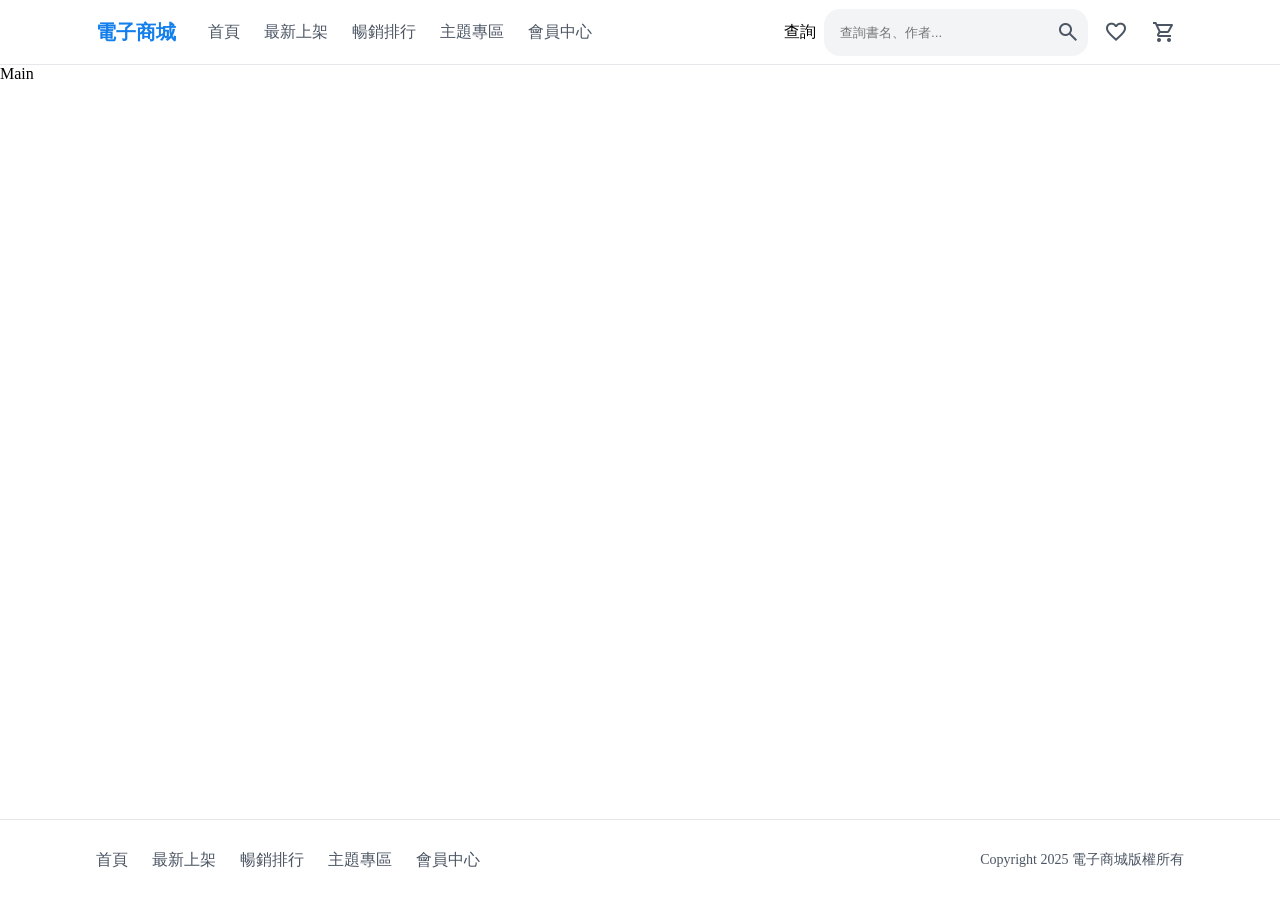
==== src/index.html @ 3d4ec075 "fix(header): 調整查詢列樣式錯誤" ====
<!doctype html>
<html lang="zh-Hant">
  <head>
    <meta charset="UTF-8" />
    <meta name="viewport" content="width=device-width, initial-scale=1.0" />
    <title>電子商城</title>
    <link href="https://fonts.googleapis.com/css2?family=Material+Symbols+Outlined" rel="stylesheet" />
    <link rel="stylesheet" href="style.min.css" />
  </head>
  <body>
    <section>
      <header>
        <div class="container">
          <div class="header-inner">
            <div class="header-brand">
              <h3 class="site-title">電子商城</h3>
              <nav>
                <a href="#">首頁</a>
                <a href="#">最新上架</a>
                <a href="#">暢銷排行</a>
                <a href="#">主題專區</a>
                <a href="#">會員中心</a>
              </nav>
            </div>
            <div class="header-actions">
              <label for="book-search">查詢</label>
              <div class="search">
                <input id="book-search" placeholder="查詢書名、作者..." />
                <button type="button" aria-label="搜尋">
                  <span class="material-symbols-outlined" aria-hidden="true">search</span>
                </button>
              </div>
              <button type="button" aria-label="我的最愛">
                <span class="material-symbols-outlined" aria-hidden="true">favorite</span>
              </button>
              <button type="button" aria-label="購物車">
                <span class="material-symbols-outlined" aria-hidden="true">shopping_cart</span>
              </button>
            </div>
          </div>
        </div>
      </header>
      <div class="main">Main</div>
      <footer>
        <div class="container">
          <div class="footer-inner">
            <nav class="footer-nav" aria-label="頁尾導覽">
              <a href="#">首頁</a>
              <a href="#">最新上架</a>
              <a href="#">暢銷排行</a>
              <a href="#">主題專區</a>
              <a href="#">會員中心</a>
            </nav>
            <p>Copyright 2025 電子商城版權所有</p>
          </div>
        </div>
      </footer>
    </section>
  </body>
</html>
---- src/style.min.css ----
section{display:flex;flex-direction:column;min-height:100vh}section .main{flex-grow:1}.container{width:100%;max-width:90vw;box-sizing:border-box;margin:0px auto;padding-left:2rem;padding-right:2rem}a{color:var(--text-color);text-decoration:none}a:hover{color:var(--primary-color)}a:focus-visible{outline:2px solid var(--primary-color);outline-offset:3px}header{border-bottom:solid 1px var(--border-color)}header .header-inner{height:4rem;display:flex;justify-content:space-between;align-items:center}header .header-inner .site-title{margin:0px;font-size:1.25rem;font-weight:700;line-height:1.75rem;color:#137fec}header .header-inner .header-brand,header .header-inner .header-actions{display:flex;align-items:center}header .header-inner .header-brand.header-brand,header .header-inner .header-actions.header-brand{gap:2rem}header .header-inner .header-brand.header-actions,header .header-inner .header-actions.header-actions{gap:.5rem}header .header-inner nav{display:flex;gap:1.5rem}header .header-inner div.search{display:flex;align-items:stretch;gap:0}header .header-inner div.search input{border-top-left-radius:1rem;border-bottom-left-radius:1rem;width:200px;padding:1rem .5rem 1rem 1rem;border:none;background-color:var(--gray-color-100)}header .header-inner div.search button{border-top-right-radius:1rem;border-bottom-right-radius:1rem;padding:.5rem;border:none;background-color:var(--gray-color-100);cursor:pointer}header .header-inner .search input:focus-visible,header .header-inner button:focus-visible{outline:2px solid var(--primary-color);outline-offset:3px}header .header-inner button{background-color:rgba(0,0,0,0);padding:.5rem;border:none;cursor:pointer;color:var(--text-color);display:inline-flex;align-items:center;justify-content:center}header .material-symbols-outlined{font-size:1.5rem;line-height:1}footer{border-top:1px solid var(--border-color)}footer .footer-inner{display:flex;flex-wrap:wrap;justify-content:space-between;align-items:center;gap:1rem 1.5rem;padding-block:1rem}footer .footer-nav{display:flex;flex-wrap:wrap;gap:.75rem 1.5rem}footer p{color:var(--text-color);font-size:.875rem;line-height:1.25rem}:root{--primary-color: #137fec;--text-color: #4b5563;--border-color: #e5e7eb;--gray-color-100: #f3f4f6}html,body{margin:0;padding:0}/*# sourceMappingURL=style.min.css.map */
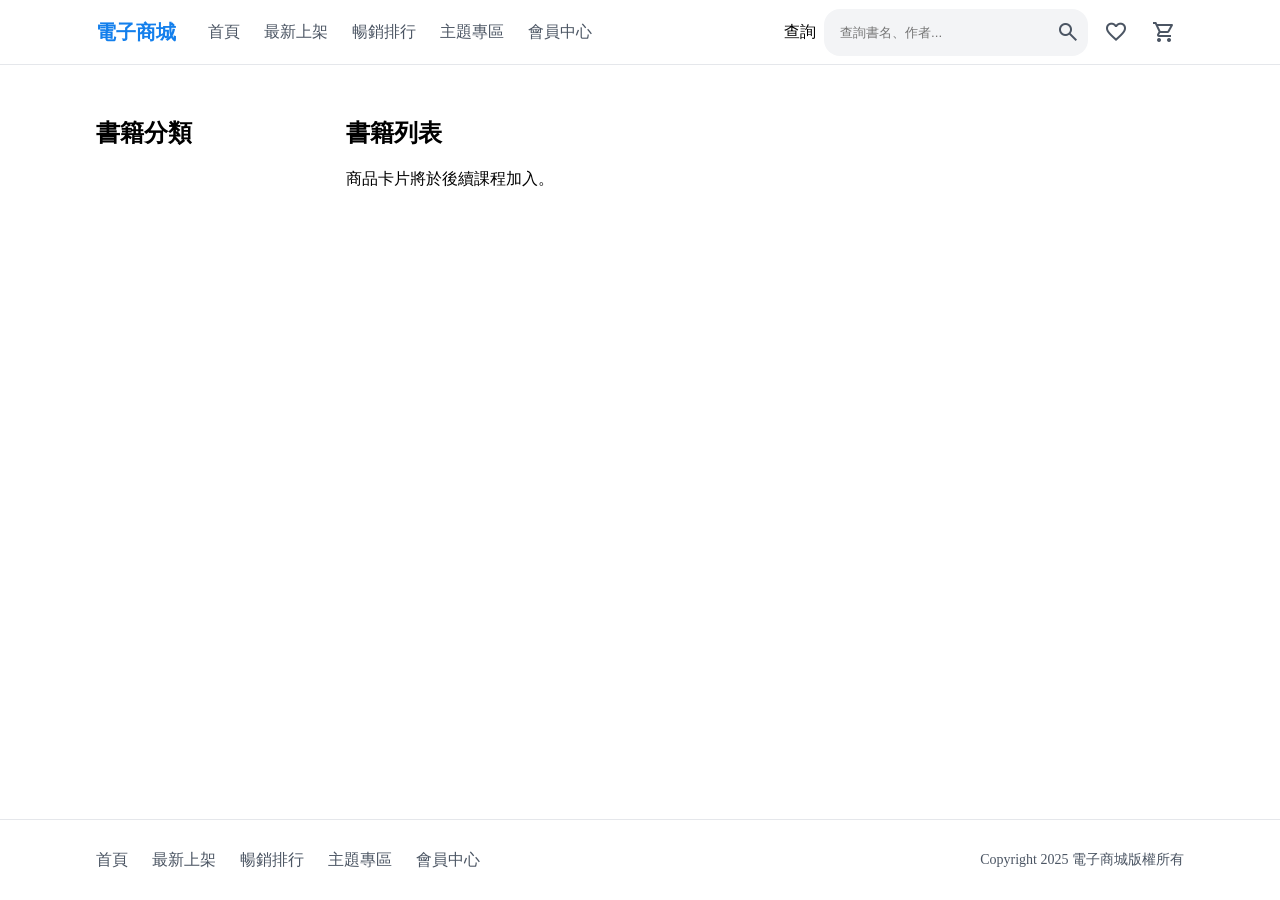
==== commit 469b5c4b: "feat(body): 頁面結構定義實作新增" ====
--- a/src/index.html
+++ b/src/index.html
@@ -40,7 +40,20 @@
           </div>
         </div>
       </header>
-      <div class="main">Main</div>
+      <div class="main">
+        <div class="container">
+          <div class="content-layout">
+            <aside class="category-sidebar">
+              <h2 id="category-title">書籍分類</h2>
+              <nav class="category-nav" aria-labelledby="category-title"></nav>
+            </aside>
+            <main class="book-main">
+              <h1>書籍列表</h1>
+              <p>商品卡片將於後續課程加入。</p>
+            </main>
+          </div>
+        </div>
+      </div>
       <footer>
         <div class="container">
           <div class="footer-inner">
--- a/src/style.min.css
+++ b/src/style.min.css
@@ -1 +1 @@
-section{display:flex;flex-direction:column;min-height:100vh}section .main{flex-grow:1}.container{width:100%;max-width:90vw;box-sizing:border-box;margin:0px auto;padding-left:2rem;padding-right:2rem}a{color:var(--text-color);text-decoration:none}a:hover{color:var(--primary-color)}a:focus-visible{outline:2px solid var(--primary-color);outline-offset:3px}header{border-bottom:solid 1px var(--border-color)}header .header-inner{height:4rem;display:flex;justify-content:space-between;align-items:center}header .header-inner .site-title{margin:0px;font-size:1.25rem;font-weight:700;line-height:1.75rem;color:#137fec}header .header-inner .header-brand,header .header-inner .header-actions{display:flex;align-items:center}header .header-inner .header-brand.header-brand,header .header-inner .header-actions.header-brand{gap:2rem}header .header-inner .header-brand.header-actions,header .header-inner .header-actions.header-actions{gap:.5rem}header .header-inner nav{display:flex;gap:1.5rem}header .header-inner div.search{display:flex;align-items:stretch;gap:0}header .header-inner div.search input{border-top-left-radius:1rem;border-bottom-left-radius:1rem;width:200px;padding:1rem .5rem 1rem 1rem;border:none;background-color:var(--gray-color-100)}header .header-inner div.search button{border-top-right-radius:1rem;border-bottom-right-radius:1rem;padding:.5rem;border:none;background-color:var(--gray-color-100);cursor:pointer}header .header-inner .search input:focus-visible,header .header-inner button:focus-visible{outline:2px solid var(--primary-color);outline-offset:3px}header .header-inner button{background-color:rgba(0,0,0,0);padding:.5rem;border:none;cursor:pointer;color:var(--text-color);display:inline-flex;align-items:center;justify-content:center}header .material-symbols-outlined{font-size:1.5rem;line-height:1}footer{border-top:1px solid var(--border-color)}footer .footer-inner{display:flex;flex-wrap:wrap;justify-content:space-between;align-items:center;gap:1rem 1.5rem;padding-block:1rem}footer .footer-nav{display:flex;flex-wrap:wrap;gap:.75rem 1.5rem}footer p{color:var(--text-color);font-size:.875rem;line-height:1.25rem}:root{--primary-color: #137fec;--text-color: #4b5563;--border-color: #e5e7eb;--gray-color-100: #f3f4f6}html,body{margin:0;padding:0}/*# sourceMappingURL=style.min.css.map */+section{display:flex;flex-direction:column;min-height:100vh}section>.main{flex-grow:1}.container{width:100%;max-width:90vw;box-sizing:border-box;margin:0px auto;padding-left:2rem;padding-right:2rem}a{color:var(--text-color);text-decoration:none}a:hover{color:var(--primary-color)}a:focus-visible{outline:2px solid var(--primary-color);outline-offset:3px}header{border-bottom:solid 1px var(--border-color)}header .header-inner{height:4rem;display:flex;justify-content:space-between;align-items:center}header .header-inner .site-title{margin:0px;font-size:1.25rem;font-weight:700;line-height:1.75rem;color:#137fec}header .header-inner .header-brand,header .header-inner .header-actions{display:flex;align-items:center}header .header-inner .header-brand.header-brand,header .header-inner .header-actions.header-brand{gap:2rem}header .header-inner .header-brand.header-actions,header .header-inner .header-actions.header-actions{gap:.5rem}header .header-inner nav{display:flex;gap:1.5rem}header .header-inner div.search{display:flex;align-items:stretch;gap:0}header .header-inner div.search input{border-top-left-radius:1rem;border-bottom-left-radius:1rem;width:200px;padding:1rem .5rem 1rem 1rem;border:none;background-color:var(--gray-color-100)}header .header-inner div.search button{border-top-right-radius:1rem;border-bottom-right-radius:1rem;padding:.5rem;border:none;background-color:var(--gray-color-100);cursor:pointer}header .header-inner .search input:focus-visible,header .header-inner button:focus-visible{outline:2px solid var(--primary-color);outline-offset:3px}header .header-inner button{background-color:rgba(0,0,0,0);padding:.5rem;border:none;cursor:pointer;color:var(--text-color);display:inline-flex;align-items:center;justify-content:center}header .material-symbols-outlined{font-size:1.5rem;line-height:1}.content-layout{display:flex;align-items:flex-start;gap:2rem;padding-block:2rem}.category-sidebar{width:20%;flex-shrink:0}.book-main{flex:1 1 0%;min-width:0;overflow-wrap:anywhere}footer{border-top:1px solid var(--border-color)}footer .footer-inner{display:flex;flex-wrap:wrap;justify-content:space-between;align-items:center;gap:1rem 1.5rem;padding-block:1rem}footer .footer-nav{display:flex;flex-wrap:wrap;gap:.75rem 1.5rem}footer p{color:var(--text-color);font-size:.875rem;line-height:1.25rem}:root{--primary-color: #137fec;--text-color: #4b5563;--border-color: #e5e7eb;--gray-color-100: #f3f4f6}html,body{margin:0;padding:0}/*# sourceMappingURL=style.min.css.map */
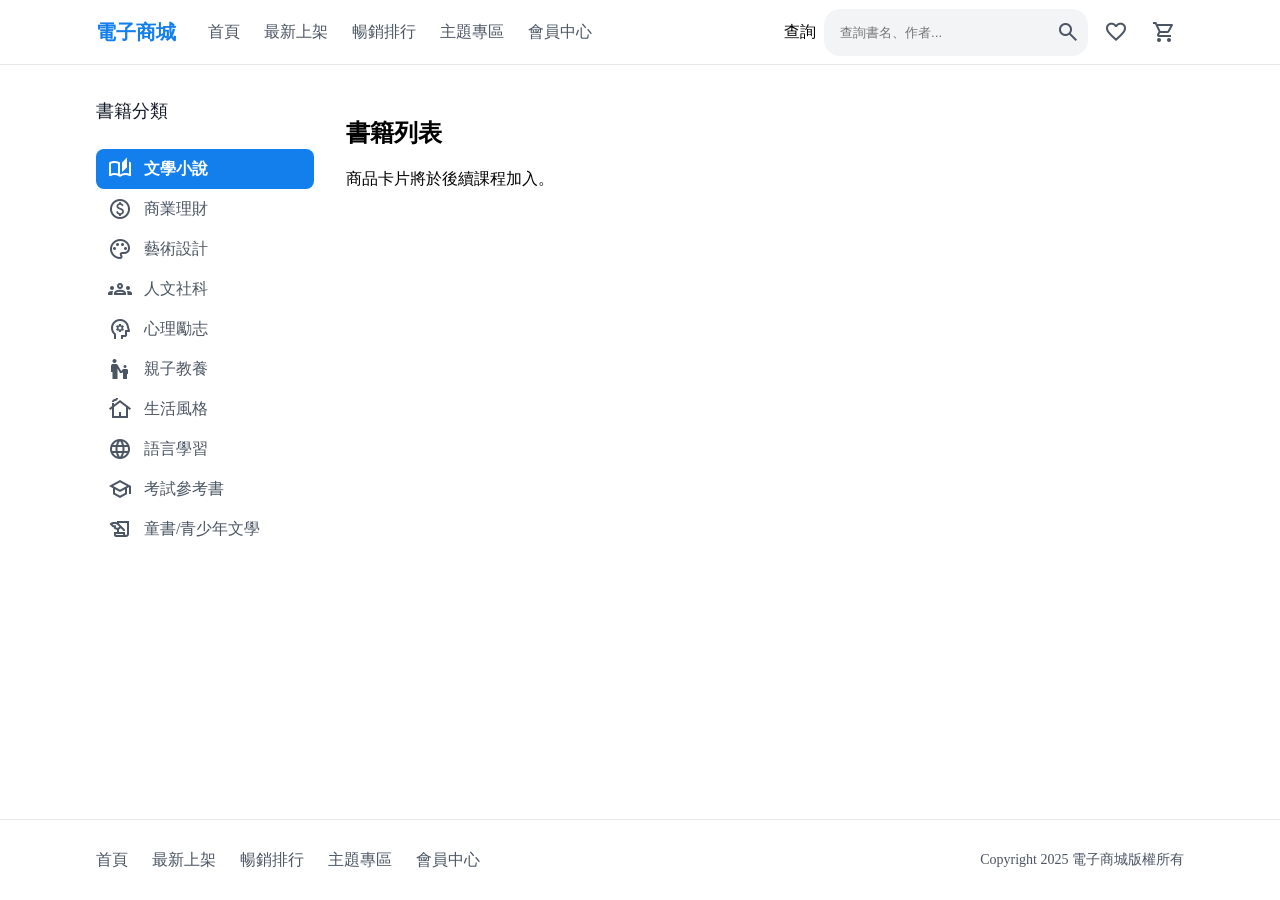
==== commit a9f40f72: "feat(aside): 書籍分類選單樣式設定" ====
--- a/src/index.html
+++ b/src/index.html
@@ -45,7 +45,48 @@
           <div class="content-layout">
             <aside class="category-sidebar">
               <h2 id="category-title">書籍分類</h2>
-              <nav class="category-nav" aria-labelledby="category-title"></nav>
+              <nav class="category-nav" aria-labelledby="category-title">
+                <a href="#" class="active" aria-current="true">
+                  <span class="material-symbols-outlined" aria-hidden="true">auto_stories</span>
+                  <span>文學小說</span>
+                </a>
+                <a href="#">
+                  <span class="material-symbols-outlined" aria-hidden="true">paid</span>
+                  <span>商業理財</span>
+                </a>
+                <a href="#">
+                  <span class="material-symbols-outlined" aria-hidden="true">palette</span>
+                  <span>藝術設計</span>
+                </a>
+                <a href="#">
+                  <span class="material-symbols-outlined" aria-hidden="true">groups</span>
+                  <span>人文社科</span>
+                </a>
+                <a href="#">
+                  <span class="material-symbols-outlined" aria-hidden="true">psychology</span>
+                  <span>心理勵志</span>
+                </a>
+                <a href="#">
+                  <span class="material-symbols-outlined" aria-hidden="true">escalator_warning</span>
+                  <span>親子教養</span>
+                </a>
+                <a href="#">
+                  <span class="material-symbols-outlined" aria-hidden="true">cottage</span>
+                  <span>生活風格</span>
+                </a>
+                <a href="#">
+                  <span class="material-symbols-outlined" aria-hidden="true">language</span>
+                  <span>語言學習</span>
+                </a>
+                <a href="#">
+                  <span class="material-symbols-outlined" aria-hidden="true">school</span>
+                  <span>考試參考書</span>
+                </a>
+                <a href="#">
+                  <span class="material-symbols-outlined" aria-hidden="true">history_edu</span>
+                  <span>童書/青少年文學</span>
+                </a>
+              </nav>
             </aside>
             <main class="book-main">
               <h1>書籍列表</h1>
--- a/src/style.min.css
+++ b/src/style.min.css
@@ -1 +1 @@
-section{display:flex;flex-direction:column;min-height:100vh}section>.main{flex-grow:1}.container{width:100%;max-width:90vw;box-sizing:border-box;margin:0px auto;padding-left:2rem;padding-right:2rem}a{color:var(--text-color);text-decoration:none}a:hover{color:var(--primary-color)}a:focus-visible{outline:2px solid var(--primary-color);outline-offset:3px}header{border-bottom:solid 1px var(--border-color)}header .header-inner{height:4rem;display:flex;justify-content:space-between;align-items:center}header .header-inner .site-title{margin:0px;font-size:1.25rem;font-weight:700;line-height:1.75rem;color:#137fec}header .header-inner .header-brand,header .header-inner .header-actions{display:flex;align-items:center}header .header-inner .header-brand.header-brand,header .header-inner .header-actions.header-brand{gap:2rem}header .header-inner .header-brand.header-actions,header .header-inner .header-actions.header-actions{gap:.5rem}header .header-inner nav{display:flex;gap:1.5rem}header .header-inner div.search{display:flex;align-items:stretch;gap:0}header .header-inner div.search input{border-top-left-radius:1rem;border-bottom-left-radius:1rem;width:200px;padding:1rem .5rem 1rem 1rem;border:none;background-color:var(--gray-color-100)}header .header-inner div.search button{border-top-right-radius:1rem;border-bottom-right-radius:1rem;padding:.5rem;border:none;background-color:var(--gray-color-100);cursor:pointer}header .header-inner .search input:focus-visible,header .header-inner button:focus-visible{outline:2px solid var(--primary-color);outline-offset:3px}header .header-inner button{background-color:rgba(0,0,0,0);padding:.5rem;border:none;cursor:pointer;color:var(--text-color);display:inline-flex;align-items:center;justify-content:center}header .material-symbols-outlined{font-size:1.5rem;line-height:1}.content-layout{display:flex;align-items:flex-start;gap:2rem;padding-block:2rem}.category-sidebar{width:20%;flex-shrink:0}.book-main{flex:1 1 0%;min-width:0;overflow-wrap:anywhere}footer{border-top:1px solid var(--border-color)}footer .footer-inner{display:flex;flex-wrap:wrap;justify-content:space-between;align-items:center;gap:1rem 1.5rem;padding-block:1rem}footer .footer-nav{display:flex;flex-wrap:wrap;gap:.75rem 1.5rem}footer p{color:var(--text-color);font-size:.875rem;line-height:1.25rem}:root{--primary-color: #137fec;--text-color: #4b5563;--border-color: #e5e7eb;--gray-color-100: #f3f4f6}html,body{margin:0;padding:0}/*# sourceMappingURL=style.min.css.map */+section{display:flex;flex-direction:column;min-height:100vh}section>.main{flex-grow:1}.container{width:100%;max-width:90vw;box-sizing:border-box;margin:0px auto;padding-left:2rem;padding-right:2rem}a{color:var(--text-color);text-decoration:none}a:hover{color:var(--primary-color)}a:focus-visible{outline:2px solid var(--primary-color);outline-offset:3px}header{border-bottom:solid 1px var(--border-color)}header .header-inner{height:4rem;display:flex;justify-content:space-between;align-items:center}header .header-inner .site-title{margin:0px;font-size:1.25rem;font-weight:700;line-height:1.75rem;color:#137fec}header .header-inner .header-brand,header .header-inner .header-actions{display:flex;align-items:center}header .header-inner .header-brand.header-brand,header .header-inner .header-actions.header-brand{gap:2rem}header .header-inner .header-brand.header-actions,header .header-inner .header-actions.header-actions{gap:.5rem}header .header-inner nav{display:flex;gap:1.5rem}header .header-inner div.search{display:flex;align-items:stretch;gap:0}header .header-inner div.search input{border-top-left-radius:1rem;border-bottom-left-radius:1rem;width:200px;padding:1rem .5rem 1rem 1rem;border:none;background-color:var(--gray-color-100)}header .header-inner div.search button{border-top-right-radius:1rem;border-bottom-right-radius:1rem;padding:.5rem;border:none;background-color:var(--gray-color-100);cursor:pointer}header .header-inner .search input:focus-visible,header .header-inner button:focus-visible{outline:2px solid var(--primary-color);outline-offset:3px}header .header-inner button{background-color:rgba(0,0,0,0);padding:.5rem;border:none;cursor:pointer;color:var(--text-color);display:inline-flex;align-items:center;justify-content:center}header .material-symbols-outlined{font-size:1.5rem;line-height:1}.content-layout{display:flex;align-items:flex-start;gap:2rem;padding-block:2rem}.category-sidebar{width:20%;flex-shrink:0}.category-sidebar h2{margin:0;font-weight:500;font-size:1.125rem;line-height:1.75rem;color:var(--header-color)}.category-sidebar .category-nav{margin-block:1.5rem}.category-sidebar .category-nav a{display:flex;align-items:center;gap:.75rem;padding:.5rem .75rem;border-radius:.5rem;overflow-wrap:anywhere}.category-sidebar .category-nav a:hover{background-color:var(--gray-color-100);color:var(--primary-color)}.category-sidebar .category-nav a.active{background-color:var(--primary-color);color:#fff;font-weight:700}.category-sidebar .category-nav .material-symbols-outlined{flex-shrink:0;font-size:1.5rem;line-height:1}.book-main{flex:1 1 0%;min-width:0;overflow-wrap:anywhere}footer{border-top:1px solid var(--border-color)}footer .footer-inner{display:flex;flex-wrap:wrap;justify-content:space-between;align-items:center;gap:1rem 1.5rem;padding-block:1rem}footer .footer-nav{display:flex;flex-wrap:wrap;gap:.75rem 1.5rem}footer p{color:var(--text-color);font-size:.875rem;line-height:1.25rem}:root{--primary-color: #137fec;--text-color: #4b5563;--border-color: #e5e7eb;--gray-color-100: #f3f4f6;--header-color: #111827}html,body{margin:0;padding:0}/*# sourceMappingURL=style.min.css.map */
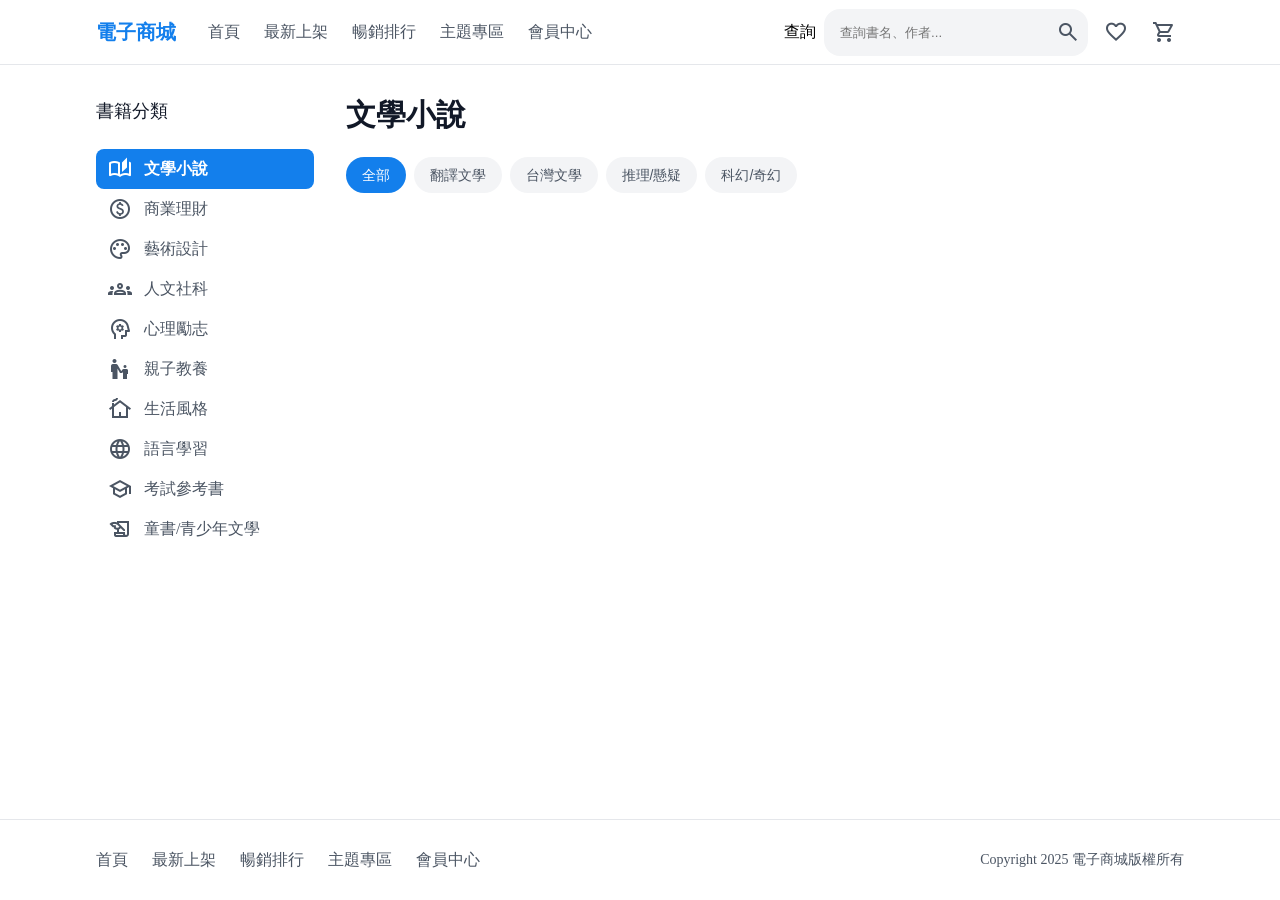
==== commit 2f5ace03: "feat(body): 書籍標籤樣式設定" ====
--- a/src/index.html
+++ b/src/index.html
@@ -89,8 +89,14 @@
               </nav>
             </aside>
             <main class="book-main">
-              <h1>書籍列表</h1>
-              <p>商品卡片將於後續課程加入。</p>
+              <h1>文學小說</h1>
+              <div class="tag">
+                <button type="button" class="selected">全部</button>
+                <button type="button">翻譯文學</button>
+                <button type="button">台灣文學</button>
+                <button type="button">推理/懸疑</button>
+                <button type="button">科幻/奇幻</button>
+              </div>
             </main>
           </div>
         </div>
--- a/src/style.min.css
+++ b/src/style.min.css
@@ -1 +1 @@
-section{display:flex;flex-direction:column;min-height:100vh}section>.main{flex-grow:1}.container{width:100%;max-width:90vw;box-sizing:border-box;margin:0px auto;padding-left:2rem;padding-right:2rem}a{color:var(--text-color);text-decoration:none}a:hover{color:var(--primary-color)}a:focus-visible{outline:2px solid var(--primary-color);outline-offset:3px}header{border-bottom:solid 1px var(--border-color)}header .header-inner{height:4rem;display:flex;justify-content:space-between;align-items:center}header .header-inner .site-title{margin:0px;font-size:1.25rem;font-weight:700;line-height:1.75rem;color:#137fec}header .header-inner .header-brand,header .header-inner .header-actions{display:flex;align-items:center}header .header-inner .header-brand.header-brand,header .header-inner .header-actions.header-brand{gap:2rem}header .header-inner .header-brand.header-actions,header .header-inner .header-actions.header-actions{gap:.5rem}header .header-inner nav{display:flex;gap:1.5rem}header .header-inner div.search{display:flex;align-items:stretch;gap:0}header .header-inner div.search input{border-top-left-radius:1rem;border-bottom-left-radius:1rem;width:200px;padding:1rem .5rem 1rem 1rem;border:none;background-color:var(--gray-color-100)}header .header-inner div.search button{border-top-right-radius:1rem;border-bottom-right-radius:1rem;padding:.5rem;border:none;background-color:var(--gray-color-100);cursor:pointer}header .header-inner .search input:focus-visible,header .header-inner button:focus-visible{outline:2px solid var(--primary-color);outline-offset:3px}header .header-inner button{background-color:rgba(0,0,0,0);padding:.5rem;border:none;cursor:pointer;color:var(--text-color);display:inline-flex;align-items:center;justify-content:center}header .material-symbols-outlined{font-size:1.5rem;line-height:1}.content-layout{display:flex;align-items:flex-start;gap:2rem;padding-block:2rem}.category-sidebar{width:20%;flex-shrink:0}.category-sidebar h2{margin:0;font-weight:500;font-size:1.125rem;line-height:1.75rem;color:var(--header-color)}.category-sidebar .category-nav{margin-block:1.5rem}.category-sidebar .category-nav a{display:flex;align-items:center;gap:.75rem;padding:.5rem .75rem;border-radius:.5rem;overflow-wrap:anywhere}.category-sidebar .category-nav a:hover{background-color:var(--gray-color-100);color:var(--primary-color)}.category-sidebar .category-nav a.active{background-color:var(--primary-color);color:#fff;font-weight:700}.category-sidebar .category-nav .material-symbols-outlined{flex-shrink:0;font-size:1.5rem;line-height:1}.book-main{flex:1 1 0%;min-width:0;overflow-wrap:anywhere}footer{border-top:1px solid var(--border-color)}footer .footer-inner{display:flex;flex-wrap:wrap;justify-content:space-between;align-items:center;gap:1rem 1.5rem;padding-block:1rem}footer .footer-nav{display:flex;flex-wrap:wrap;gap:.75rem 1.5rem}footer p{color:var(--text-color);font-size:.875rem;line-height:1.25rem}:root{--primary-color: #137fec;--text-color: #4b5563;--border-color: #e5e7eb;--gray-color-100: #f3f4f6;--header-color: #111827}html,body{margin:0;padding:0}/*# sourceMappingURL=style.min.css.map */+section{display:flex;flex-direction:column;min-height:100vh}section>.main{flex-grow:1}.container{width:100%;max-width:90vw;box-sizing:border-box;margin:0px auto;padding-left:2rem;padding-right:2rem}a{color:var(--text-color);text-decoration:none}a:hover{color:var(--primary-color)}a:focus-visible{outline:2px solid var(--primary-color);outline-offset:3px}header{border-bottom:solid 1px var(--border-color)}header .header-inner{height:4rem;display:flex;justify-content:space-between;align-items:center}header .header-inner .site-title{margin:0px;font-size:1.25rem;font-weight:700;line-height:1.75rem;color:#137fec}header .header-inner .header-brand,header .header-inner .header-actions{display:flex;align-items:center}header .header-inner .header-brand.header-brand,header .header-inner .header-actions.header-brand{gap:2rem}header .header-inner .header-brand.header-actions,header .header-inner .header-actions.header-actions{gap:.5rem}header .header-inner nav{display:flex;gap:1.5rem}header .header-inner div.search{display:flex;align-items:stretch;gap:0}header .header-inner div.search input{border-top-left-radius:1rem;border-bottom-left-radius:1rem;width:200px;padding:1rem .5rem 1rem 1rem;border:none;background-color:var(--gray-color-100)}header .header-inner div.search button{border-top-right-radius:1rem;border-bottom-right-radius:1rem;padding:.5rem;border:none;background-color:var(--gray-color-100);cursor:pointer}header .header-inner .search input:focus-visible,header .header-inner button:focus-visible{outline:2px solid var(--primary-color);outline-offset:3px}header .header-inner button{background-color:rgba(0,0,0,0);padding:.5rem;border:none;cursor:pointer;color:var(--text-color);display:inline-flex;align-items:center;justify-content:center}header .material-symbols-outlined{font-size:1.5rem;line-height:1}.content-layout{display:flex;align-items:flex-start;gap:2rem;padding-block:2rem}.category-sidebar{width:20%;flex-shrink:0}.category-sidebar h2{margin:0;font-weight:500;font-size:1.125rem;line-height:1.75rem;color:var(--header-color)}.category-sidebar .category-nav{margin-block:1.5rem}.category-sidebar .category-nav a{display:flex;align-items:center;gap:.75rem;padding:.5rem .75rem;border-radius:.5rem;overflow-wrap:anywhere}.category-sidebar .category-nav a:hover{background-color:var(--gray-color-100);color:var(--primary-color)}.category-sidebar .category-nav a.active{background-color:var(--primary-color);color:#fff;font-weight:700}.category-sidebar .category-nav .material-symbols-outlined{flex-shrink:0;font-size:1.5rem;line-height:1}.book-main{flex:1 1 0%;min-width:0;overflow-wrap:anywhere}.book-main h1{margin:0 0 1.5rem;font-weight:600;font-size:1.875rem;line-height:2.25rem;color:var(--header-color)}.book-main .tag{display:flex;flex-wrap:wrap;gap:.5rem;margin-bottom:2rem}.book-main .tag button{padding:.5rem 1rem;border:0;border-radius:1.5rem;font-size:.875rem;font-weight:500;line-height:1.25rem;color:var(--text-color);background-color:var(--gray-color-100);cursor:pointer}.book-main .tag button:focus-visible{outline:2px solid var(--primary-color);outline-offset:3px}.book-main .tag button.selected{background-color:var(--primary-color);color:#fff}footer{border-top:1px solid var(--border-color)}footer .footer-inner{display:flex;flex-wrap:wrap;justify-content:space-between;align-items:center;gap:1rem 1.5rem;padding-block:1rem}footer .footer-nav{display:flex;flex-wrap:wrap;gap:.75rem 1.5rem}footer p{color:var(--text-color);font-size:.875rem;line-height:1.25rem}:root{--primary-color: #137fec;--text-color: #4b5563;--border-color: #e5e7eb;--gray-color-100: #f3f4f6;--header-color: #111827}html,body{margin:0;padding:0}/*# sourceMappingURL=style.min.css.map */
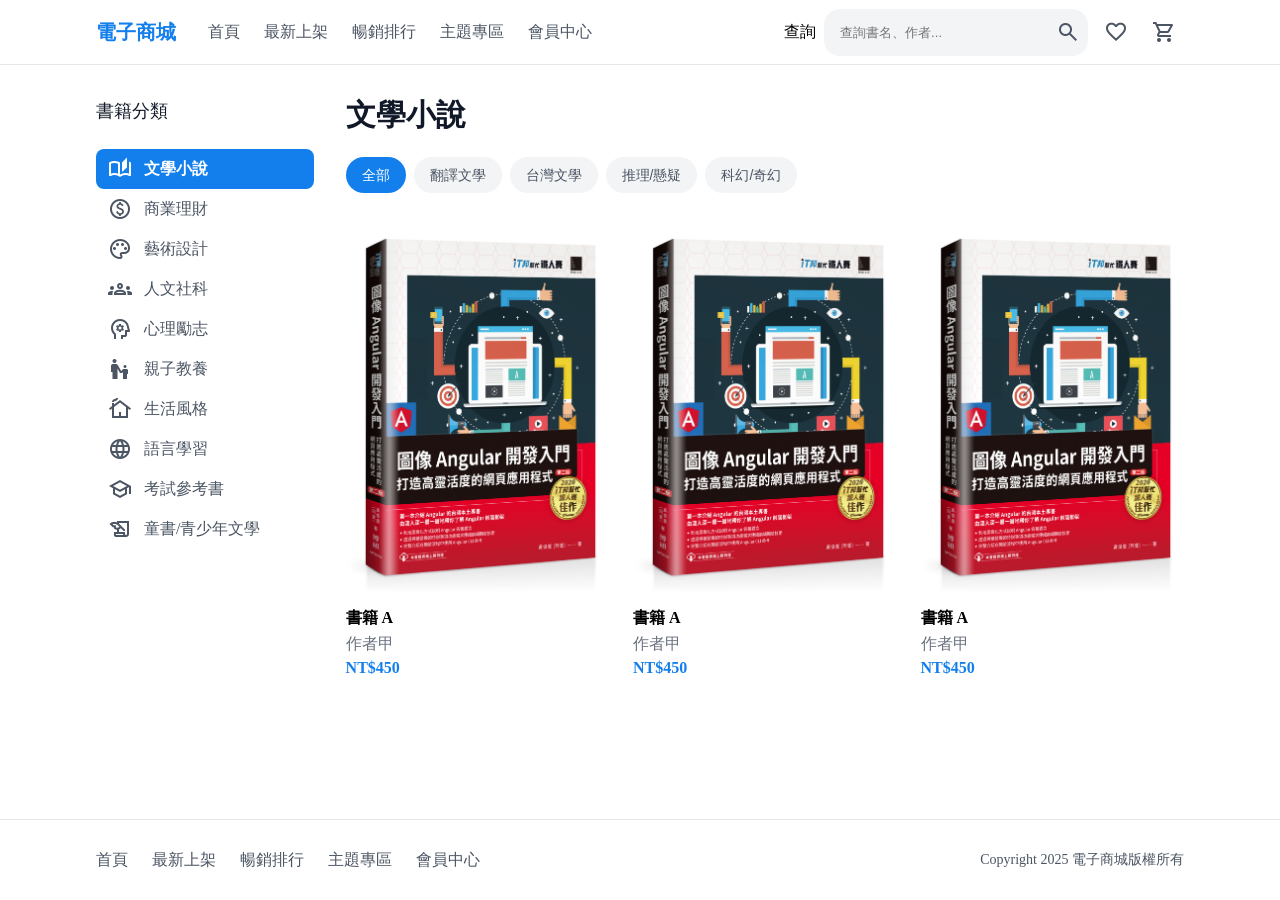
==== commit b5bc83c1: "feat(body): 書籍清單樣式設定" ====
--- a/src/index.html
+++ b/src/index.html
@@ -97,6 +97,26 @@
                 <button type="button">推理/懸疑</button>
                 <button type="button">科幻/奇幻</button>
               </div>
+              <div class="books">
+                <div>
+                  <img src="./assets/images/angular.jpg" alt="圖像 Angular 開發入門第二版封面" />
+                  <h4>書籍 A</h4>
+                  <span>作者甲</span>
+                  <span>NT$450</span>
+                </div>
+                <div>
+                  <img src="./assets/images/angular.jpg" alt="圖像 Angular 開發入門第二版封面" />
+                  <h4>書籍 A</h4>
+                  <span>作者甲</span>
+                  <span>NT$450</span>
+                </div>
+                <div>
+                  <img src="./assets/images/angular.jpg" alt="圖像 Angular 開發入門第二版封面" />
+                  <h4>書籍 A</h4>
+                  <span>作者甲</span>
+                  <span>NT$450</span>
+                </div>
+              </div>
             </main>
           </div>
         </div>
--- a/src/style.min.css
+++ b/src/style.min.css
@@ -1 +1 @@
-section{display:flex;flex-direction:column;min-height:100vh}section>.main{flex-grow:1}.container{width:100%;max-width:90vw;box-sizing:border-box;margin:0px auto;padding-left:2rem;padding-right:2rem}a{color:var(--text-color);text-decoration:none}a:hover{color:var(--primary-color)}a:focus-visible{outline:2px solid var(--primary-color);outline-offset:3px}header{border-bottom:solid 1px var(--border-color)}header .header-inner{height:4rem;display:flex;justify-content:space-between;align-items:center}header .header-inner .site-title{margin:0px;font-size:1.25rem;font-weight:700;line-height:1.75rem;color:#137fec}header .header-inner .header-brand,header .header-inner .header-actions{display:flex;align-items:center}header .header-inner .header-brand.header-brand,header .header-inner .header-actions.header-brand{gap:2rem}header .header-inner .header-brand.header-actions,header .header-inner .header-actions.header-actions{gap:.5rem}header .header-inner nav{display:flex;gap:1.5rem}header .header-inner div.search{display:flex;align-items:stretch;gap:0}header .header-inner div.search input{border-top-left-radius:1rem;border-bottom-left-radius:1rem;width:200px;padding:1rem .5rem 1rem 1rem;border:none;background-color:var(--gray-color-100)}header .header-inner div.search button{border-top-right-radius:1rem;border-bottom-right-radius:1rem;padding:.5rem;border:none;background-color:var(--gray-color-100);cursor:pointer}header .header-inner .search input:focus-visible,header .header-inner button:focus-visible{outline:2px solid var(--primary-color);outline-offset:3px}header .header-inner button{background-color:rgba(0,0,0,0);padding:.5rem;border:none;cursor:pointer;color:var(--text-color);display:inline-flex;align-items:center;justify-content:center}header .material-symbols-outlined{font-size:1.5rem;line-height:1}.content-layout{display:flex;align-items:flex-start;gap:2rem;padding-block:2rem}.category-sidebar{width:20%;flex-shrink:0}.category-sidebar h2{margin:0;font-weight:500;font-size:1.125rem;line-height:1.75rem;color:var(--header-color)}.category-sidebar .category-nav{margin-block:1.5rem}.category-sidebar .category-nav a{display:flex;align-items:center;gap:.75rem;padding:.5rem .75rem;border-radius:.5rem;overflow-wrap:anywhere}.category-sidebar .category-nav a:hover{background-color:var(--gray-color-100);color:var(--primary-color)}.category-sidebar .category-nav a.active{background-color:var(--primary-color);color:#fff;font-weight:700}.category-sidebar .category-nav .material-symbols-outlined{flex-shrink:0;font-size:1.5rem;line-height:1}.book-main{flex:1 1 0%;min-width:0;overflow-wrap:anywhere}.book-main h1{margin:0 0 1.5rem;font-weight:600;font-size:1.875rem;line-height:2.25rem;color:var(--header-color)}.book-main .tag{display:flex;flex-wrap:wrap;gap:.5rem;margin-bottom:2rem}.book-main .tag button{padding:.5rem 1rem;border:0;border-radius:1.5rem;font-size:.875rem;font-weight:500;line-height:1.25rem;color:var(--text-color);background-color:var(--gray-color-100);cursor:pointer}.book-main .tag button:focus-visible{outline:2px solid var(--primary-color);outline-offset:3px}.book-main .tag button.selected{background-color:var(--primary-color);color:#fff}footer{border-top:1px solid var(--border-color)}footer .footer-inner{display:flex;flex-wrap:wrap;justify-content:space-between;align-items:center;gap:1rem 1.5rem;padding-block:1rem}footer .footer-nav{display:flex;flex-wrap:wrap;gap:.75rem 1.5rem}footer p{color:var(--text-color);font-size:.875rem;line-height:1.25rem}:root{--primary-color: #137fec;--text-color: #4b5563;--border-color: #e5e7eb;--gray-color-100: #f3f4f6;--header-color: #111827}html,body{margin:0;padding:0}/*# sourceMappingURL=style.min.css.map */+section{display:flex;flex-direction:column;min-height:100vh}section>.main{flex-grow:1}.container{width:100%;max-width:90vw;box-sizing:border-box;margin:0px auto;padding-left:2rem;padding-right:2rem}a{color:var(--text-color);text-decoration:none}a:hover{color:var(--primary-color)}a:focus-visible{outline:2px solid var(--primary-color);outline-offset:3px}header{border-bottom:solid 1px var(--border-color)}header .header-inner{height:4rem;display:flex;justify-content:space-between;align-items:center}header .header-inner .site-title{margin:0px;font-size:1.25rem;font-weight:700;line-height:1.75rem;color:#137fec}header .header-inner .header-brand,header .header-inner .header-actions{display:flex;align-items:center}header .header-inner .header-brand.header-brand,header .header-inner .header-actions.header-brand{gap:2rem}header .header-inner .header-brand.header-actions,header .header-inner .header-actions.header-actions{gap:.5rem}header .header-inner nav{display:flex;gap:1.5rem}header .header-inner div.search{display:flex;align-items:stretch;gap:0}header .header-inner div.search input{border-top-left-radius:1rem;border-bottom-left-radius:1rem;width:200px;padding:1rem .5rem 1rem 1rem;border:none;background-color:var(--gray-color-100)}header .header-inner div.search button{border-top-right-radius:1rem;border-bottom-right-radius:1rem;padding:.5rem;border:none;background-color:var(--gray-color-100);cursor:pointer}header .header-inner .search input:focus-visible,header .header-inner button:focus-visible{outline:2px solid var(--primary-color);outline-offset:3px}header .header-inner button{background-color:rgba(0,0,0,0);padding:.5rem;border:none;cursor:pointer;color:var(--text-color);display:inline-flex;align-items:center;justify-content:center}header .material-symbols-outlined{font-size:1.5rem;line-height:1}.content-layout{display:flex;align-items:flex-start;gap:2rem;padding-block:2rem}.category-sidebar{width:20%;flex-shrink:0}.category-sidebar h2{margin:0;font-weight:500;font-size:1.125rem;line-height:1.75rem;color:var(--header-color)}.category-sidebar .category-nav{margin-block:1.5rem}.category-sidebar .category-nav a{display:flex;align-items:center;gap:.75rem;padding:.5rem .75rem;border-radius:.5rem;overflow-wrap:anywhere}.category-sidebar .category-nav a:hover{background-color:var(--gray-color-100);color:var(--primary-color)}.category-sidebar .category-nav a.active{background-color:var(--primary-color);color:#fff;font-weight:700}.category-sidebar .category-nav .material-symbols-outlined{flex-shrink:0;font-size:1.5rem;line-height:1}.book-main{flex:1 1 0%;min-width:0;overflow-wrap:anywhere}.book-main h1{margin:0 0 1.5rem;font-weight:600;font-size:1.875rem;line-height:2.25rem;color:var(--header-color)}.book-main .tag{display:flex;flex-wrap:wrap;gap:.5rem;margin-bottom:2rem}.book-main .tag button{padding:.5rem 1rem;border:0;border-radius:1.5rem;font-size:.875rem;font-weight:500;line-height:1.25rem;color:var(--text-color);background-color:var(--gray-color-100);cursor:pointer}.book-main .tag button:focus-visible{outline:2px solid var(--primary-color);outline-offset:3px}.book-main .tag button.selected{background-color:var(--primary-color);color:#fff}.book-main .books{display:grid;grid-template-columns:repeat(auto-fill, minmax(256px, 1fr));gap:2.5rem 1.5rem}.book-main .books>div{display:flex;flex-direction:column;gap:.25rem}.book-main .books>div img{display:block;width:100%;border-radius:.5rem}.book-main .books>div h4{margin:.5rem 0 0;font-size:1rem;font-weight:600;line-height:1.5rem}.book-main .books>div span:first-of-type{color:var(--gray-color-500)}.book-main .books>div span:last-of-type{color:var(--primary-color);font-weight:700}footer{border-top:1px solid var(--border-color)}footer .footer-inner{display:flex;flex-wrap:wrap;justify-content:space-between;align-items:center;gap:1rem 1.5rem;padding-block:1rem}footer .footer-nav{display:flex;flex-wrap:wrap;gap:.75rem 1.5rem}footer p{color:var(--text-color);font-size:.875rem;line-height:1.25rem}:root{--primary-color: #137fec;--text-color: #4b5563;--border-color: #e5e7eb;--gray-color-100: #f3f4f6;--gray-color-500: #6b7280;--header-color: #111827}html,body{margin:0;padding:0}/*# sourceMappingURL=style.min.css.map */
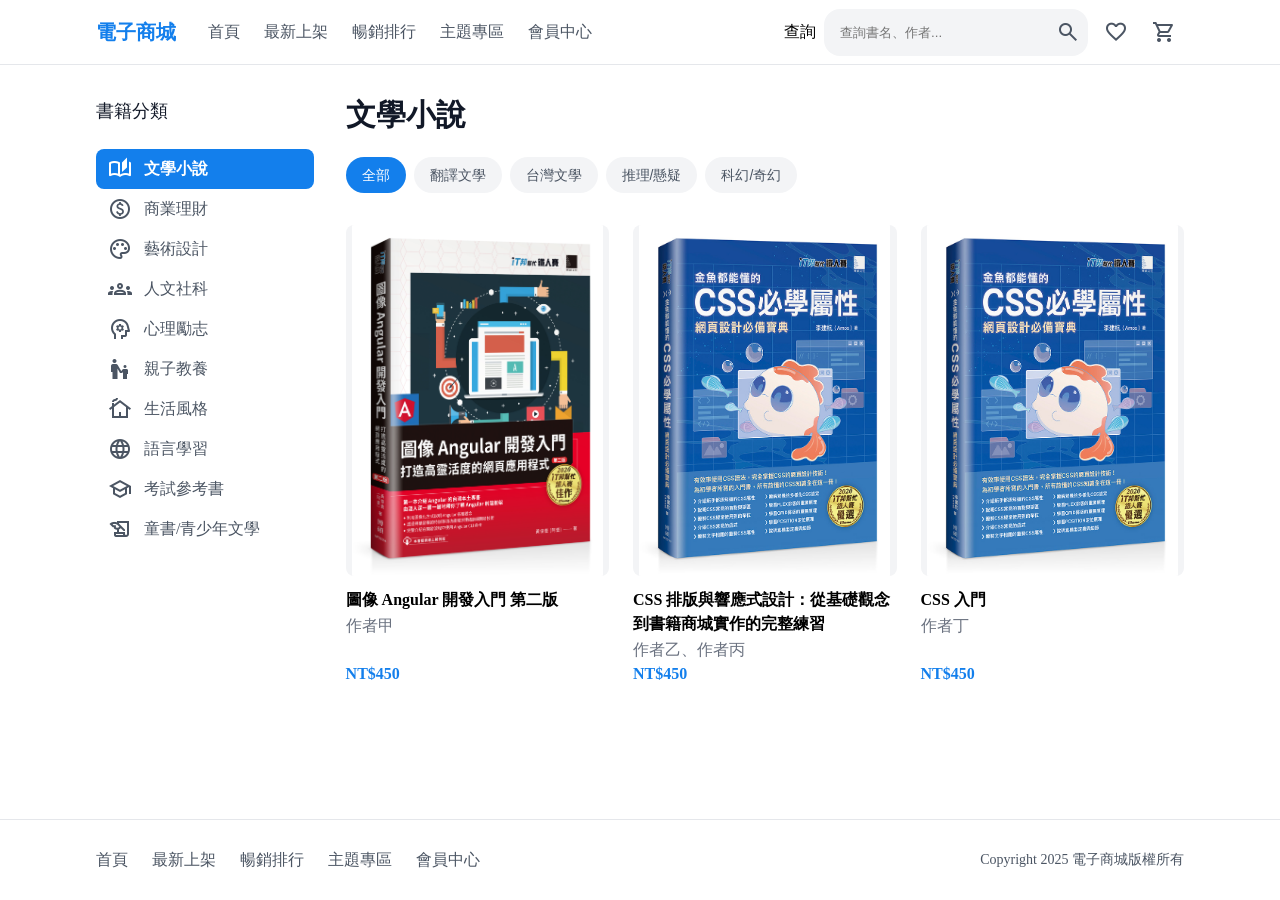
==== commit f98348be: "feat(body): 改善書籍卡片封面比例與文字對齊" ====
--- a/src/index.html
+++ b/src/index.html
@@ -100,20 +100,20 @@
               <div class="books">
                 <div>
                   <img src="./assets/images/angular.jpg" alt="圖像 Angular 開發入門第二版封面" />
-                  <h4>書籍 A</h4>
+                  <h4>圖像 Angular 開發入門 第二版</h4>
                   <span>作者甲</span>
                   <span>NT$450</span>
                 </div>
                 <div>
-                  <img src="./assets/images/angular.jpg" alt="圖像 Angular 開發入門第二版封面" />
-                  <h4>書籍 A</h4>
-                  <span>作者甲</span>
+                  <img src="./assets/images/css.jpg" alt="CSS 書籍封面" />
+                  <h4>CSS 排版與響應式設計：從基礎觀念到書籍商城實作的完整練習</h4>
+                  <span>作者乙、作者丙</span>
                   <span>NT$450</span>
                 </div>
                 <div>
-                  <img src="./assets/images/angular.jpg" alt="圖像 Angular 開發入門第二版封面" />
-                  <h4>書籍 A</h4>
-                  <span>作者甲</span>
+                  <img src="./assets/images/css.jpg" alt="CSS 書籍封面" />
+                  <h4>CSS 入門</h4>
+                  <span>作者丁</span>
                   <span>NT$450</span>
                 </div>
               </div>
--- a/src/style.min.css
+++ b/src/style.min.css
@@ -1 +1 @@
-section{display:flex;flex-direction:column;min-height:100vh}section>.main{flex-grow:1}.container{width:100%;max-width:90vw;box-sizing:border-box;margin:0px auto;padding-left:2rem;padding-right:2rem}a{color:var(--text-color);text-decoration:none}a:hover{color:var(--primary-color)}a:focus-visible{outline:2px solid var(--primary-color);outline-offset:3px}header{border-bottom:solid 1px var(--border-color)}header .header-inner{height:4rem;display:flex;justify-content:space-between;align-items:center}header .header-inner .site-title{margin:0px;font-size:1.25rem;font-weight:700;line-height:1.75rem;color:#137fec}header .header-inner .header-brand,header .header-inner .header-actions{display:flex;align-items:center}header .header-inner .header-brand.header-brand,header .header-inner .header-actions.header-brand{gap:2rem}header .header-inner .header-brand.header-actions,header .header-inner .header-actions.header-actions{gap:.5rem}header .header-inner nav{display:flex;gap:1.5rem}header .header-inner div.search{display:flex;align-items:stretch;gap:0}header .header-inner div.search input{border-top-left-radius:1rem;border-bottom-left-radius:1rem;width:200px;padding:1rem .5rem 1rem 1rem;border:none;background-color:var(--gray-color-100)}header .header-inner div.search button{border-top-right-radius:1rem;border-bottom-right-radius:1rem;padding:.5rem;border:none;background-color:var(--gray-color-100);cursor:pointer}header .header-inner .search input:focus-visible,header .header-inner button:focus-visible{outline:2px solid var(--primary-color);outline-offset:3px}header .header-inner button{background-color:rgba(0,0,0,0);padding:.5rem;border:none;cursor:pointer;color:var(--text-color);display:inline-flex;align-items:center;justify-content:center}header .material-symbols-outlined{font-size:1.5rem;line-height:1}.content-layout{display:flex;align-items:flex-start;gap:2rem;padding-block:2rem}.category-sidebar{width:20%;flex-shrink:0}.category-sidebar h2{margin:0;font-weight:500;font-size:1.125rem;line-height:1.75rem;color:var(--header-color)}.category-sidebar .category-nav{margin-block:1.5rem}.category-sidebar .category-nav a{display:flex;align-items:center;gap:.75rem;padding:.5rem .75rem;border-radius:.5rem;overflow-wrap:anywhere}.category-sidebar .category-nav a:hover{background-color:var(--gray-color-100);color:var(--primary-color)}.category-sidebar .category-nav a.active{background-color:var(--primary-color);color:#fff;font-weight:700}.category-sidebar .category-nav .material-symbols-outlined{flex-shrink:0;font-size:1.5rem;line-height:1}.book-main{flex:1 1 0%;min-width:0;overflow-wrap:anywhere}.book-main h1{margin:0 0 1.5rem;font-weight:600;font-size:1.875rem;line-height:2.25rem;color:var(--header-color)}.book-main .tag{display:flex;flex-wrap:wrap;gap:.5rem;margin-bottom:2rem}.book-main .tag button{padding:.5rem 1rem;border:0;border-radius:1.5rem;font-size:.875rem;font-weight:500;line-height:1.25rem;color:var(--text-color);background-color:var(--gray-color-100);cursor:pointer}.book-main .tag button:focus-visible{outline:2px solid var(--primary-color);outline-offset:3px}.book-main .tag button.selected{background-color:var(--primary-color);color:#fff}.book-main .books{display:grid;grid-template-columns:repeat(auto-fill, minmax(256px, 1fr));gap:2.5rem 1.5rem}.book-main .books>div{display:flex;flex-direction:column;gap:.25rem}.book-main .books>div img{display:block;width:100%;border-radius:.5rem}.book-main .books>div h4{margin:.5rem 0 0;font-size:1rem;font-weight:600;line-height:1.5rem}.book-main .books>div span:first-of-type{color:var(--gray-color-500)}.book-main .books>div span:last-of-type{color:var(--primary-color);font-weight:700}footer{border-top:1px solid var(--border-color)}footer .footer-inner{display:flex;flex-wrap:wrap;justify-content:space-between;align-items:center;gap:1rem 1.5rem;padding-block:1rem}footer .footer-nav{display:flex;flex-wrap:wrap;gap:.75rem 1.5rem}footer p{color:var(--text-color);font-size:.875rem;line-height:1.25rem}:root{--primary-color: #137fec;--text-color: #4b5563;--border-color: #e5e7eb;--gray-color-100: #f3f4f6;--gray-color-500: #6b7280;--header-color: #111827}html,body{margin:0;padding:0}/*# sourceMappingURL=style.min.css.map */+section{display:flex;flex-direction:column;min-height:100vh}section>.main{flex-grow:1}.container{width:100%;max-width:90vw;box-sizing:border-box;margin:0px auto;padding-left:2rem;padding-right:2rem}a{color:var(--text-color);text-decoration:none}a:hover{color:var(--primary-color)}a:focus-visible{outline:2px solid var(--primary-color);outline-offset:3px}header{border-bottom:solid 1px var(--border-color)}header .header-inner{height:4rem;display:flex;justify-content:space-between;align-items:center}header .header-inner .site-title{margin:0px;font-size:1.25rem;font-weight:700;line-height:1.75rem;color:#137fec}header .header-inner .header-brand,header .header-inner .header-actions{display:flex;align-items:center}header .header-inner .header-brand.header-brand,header .header-inner .header-actions.header-brand{gap:2rem}header .header-inner .header-brand.header-actions,header .header-inner .header-actions.header-actions{gap:.5rem}header .header-inner nav{display:flex;gap:1.5rem}header .header-inner div.search{display:flex;align-items:stretch;gap:0}header .header-inner div.search input{border-top-left-radius:1rem;border-bottom-left-radius:1rem;width:200px;padding:1rem .5rem 1rem 1rem;border:none;background-color:var(--gray-color-100)}header .header-inner div.search button{border-top-right-radius:1rem;border-bottom-right-radius:1rem;padding:.5rem;border:none;background-color:var(--gray-color-100);cursor:pointer}header .header-inner .search input:focus-visible,header .header-inner button:focus-visible{outline:2px solid var(--primary-color);outline-offset:3px}header .header-inner button{background-color:rgba(0,0,0,0);padding:.5rem;border:none;cursor:pointer;color:var(--text-color);display:inline-flex;align-items:center;justify-content:center}header .material-symbols-outlined{font-size:1.5rem;line-height:1}.content-layout{display:flex;align-items:flex-start;gap:2rem;padding-block:2rem}.category-sidebar{width:20%;flex-shrink:0}.category-sidebar h2{margin:0;font-weight:500;font-size:1.125rem;line-height:1.75rem;color:var(--header-color)}.category-sidebar .category-nav{margin-block:1.5rem}.category-sidebar .category-nav a{display:flex;align-items:center;gap:.75rem;padding:.5rem .75rem;border-radius:.5rem;overflow-wrap:anywhere}.category-sidebar .category-nav a:hover{background-color:var(--gray-color-100);color:var(--primary-color)}.category-sidebar .category-nav a.active{background-color:var(--primary-color);color:#fff;font-weight:700}.category-sidebar .category-nav .material-symbols-outlined{flex-shrink:0;font-size:1.5rem;line-height:1}.book-main{flex:1 1 0%;min-width:0;overflow-wrap:anywhere}.book-main h1{margin:0 0 1.5rem;font-weight:600;font-size:1.875rem;line-height:2.25rem;color:var(--header-color)}.book-main .tag{display:flex;flex-wrap:wrap;gap:.5rem;margin-bottom:2rem}.book-main .tag button{padding:.5rem 1rem;border:0;border-radius:1.5rem;font-size:.875rem;font-weight:500;line-height:1.25rem;color:var(--text-color);background-color:var(--gray-color-100);cursor:pointer}.book-main .tag button:focus-visible{outline:2px solid var(--primary-color);outline-offset:3px}.book-main .tag button.selected{background-color:var(--primary-color);color:#fff}.book-main .books{display:grid;grid-template-columns:repeat(auto-fill, minmax(256px, 1fr));gap:2.5rem 1.5rem}.book-main .books>div{display:flex;flex-direction:column;gap:.25rem;min-width:0;overflow-wrap:anywhere}.book-main .books>div img{display:block;width:100%;border-radius:.5rem;aspect-ratio:3/4;-o-object-fit:contain;object-fit:contain;background:var(--gray-color-100)}.book-main .books>div h4{margin:.5rem 0 0;font-size:1rem;font-weight:600;line-height:1.5rem}.book-main .books>div span:first-of-type{color:var(--gray-color-500)}.book-main .books>div span:last-of-type{color:var(--primary-color);font-weight:700;margin-top:auto}footer{border-top:1px solid var(--border-color)}footer .footer-inner{display:flex;flex-wrap:wrap;justify-content:space-between;align-items:center;gap:1rem 1.5rem;padding-block:1rem}footer .footer-nav{display:flex;flex-wrap:wrap;gap:.75rem 1.5rem}footer p{color:var(--text-color);font-size:.875rem;line-height:1.25rem}:root{--primary-color: #137fec;--text-color: #4b5563;--border-color: #e5e7eb;--gray-color-100: #f3f4f6;--gray-color-500: #6b7280;--header-color: #111827}html,body{margin:0;padding:0}/*# sourceMappingURL=style.min.css.map */
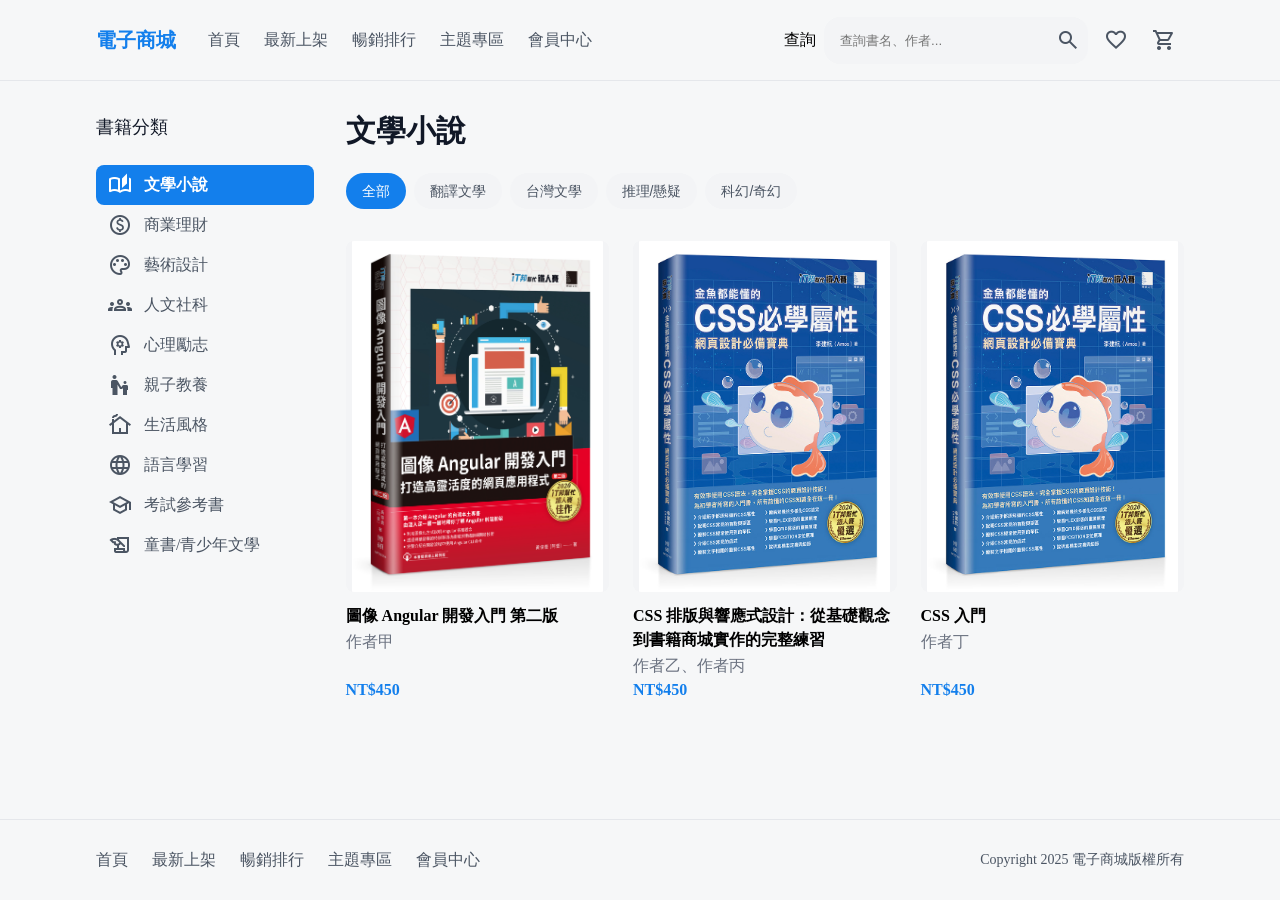
==== commit d5ae94c1: "feat(phone): 補上手機搜尋與分類入口" ====
--- a/src/index.html
+++ b/src/index.html
@@ -4,7 +4,7 @@
     <meta charset="UTF-8" />
     <meta name="viewport" content="width=device-width, initial-scale=1.0" />
     <title>電子商城</title>
-    <link href="https://fonts.googleapis.com/css2?family=Material+Symbols+Outlined" rel="stylesheet" />
+    <link href="https://fonts.googleapis.com/css2?family=MaterialSymbolsOutlined" rel="stylesheet" />
     <link rel="stylesheet" href="style.min.css" />
   </head>
   <body>
@@ -90,6 +90,25 @@
             </aside>
             <main class="book-main">
               <h1>文學小說</h1>
+              <div class="mobile-tools">
+                <label for="mobile-search">書名或作者</label>
+                <input id="mobile-search" type="search" placeholder="輸入書名或作者" />
+                <details>
+                  <summary>書籍分類</summary>
+                  <nav aria-label="手機書籍分類">
+                    <a href="#" aria-current="true">文學小說</a>
+                    <a href="#">商業理財</a>
+                    <a href="#">藝術設計</a>
+                    <a href="#">人文社科</a>
+                    <a href="#">心理勵志</a>
+                    <a href="#">親子教養</a>
+                    <a href="#">生活風格</a>
+                    <a href="#">語言學習</a>
+                    <a href="#">考試參考書</a>
+                    <a href="#">童書/青少年文學</a>
+                  </nav>
+                </details>
+              </div>
               <div class="tag">
                 <button type="button" class="selected">全部</button>
                 <button type="button">翻譯文學</button>
--- a/src/style.min.css
+++ b/src/style.min.css
@@ -1 +1 @@
-section{display:flex;flex-direction:column;min-height:100vh}section>.main{flex-grow:1}.container{width:100%;max-width:90vw;box-sizing:border-box;margin:0px auto;padding-left:2rem;padding-right:2rem}a{color:var(--text-color);text-decoration:none}a:hover{color:var(--primary-color)}a:focus-visible{outline:2px solid var(--primary-color);outline-offset:3px}header{border-bottom:solid 1px var(--border-color)}header .header-inner{height:4rem;display:flex;justify-content:space-between;align-items:center}header .header-inner .site-title{margin:0px;font-size:1.25rem;font-weight:700;line-height:1.75rem;color:#137fec}header .header-inner .header-brand,header .header-inner .header-actions{display:flex;align-items:center}header .header-inner .header-brand.header-brand,header .header-inner .header-actions.header-brand{gap:2rem}header .header-inner .header-brand.header-actions,header .header-inner .header-actions.header-actions{gap:.5rem}header .header-inner nav{display:flex;gap:1.5rem}header .header-inner div.search{display:flex;align-items:stretch;gap:0}header .header-inner div.search input{border-top-left-radius:1rem;border-bottom-left-radius:1rem;width:200px;padding:1rem .5rem 1rem 1rem;border:none;background-color:var(--gray-color-100)}header .header-inner div.search button{border-top-right-radius:1rem;border-bottom-right-radius:1rem;padding:.5rem;border:none;background-color:var(--gray-color-100);cursor:pointer}header .header-inner .search input:focus-visible,header .header-inner button:focus-visible{outline:2px solid var(--primary-color);outline-offset:3px}header .header-inner button{background-color:rgba(0,0,0,0);padding:.5rem;border:none;cursor:pointer;color:var(--text-color);display:inline-flex;align-items:center;justify-content:center}header .material-symbols-outlined{font-size:1.5rem;line-height:1}.content-layout{display:flex;align-items:flex-start;gap:2rem;padding-block:2rem}.category-sidebar{width:20%;flex-shrink:0}.category-sidebar h2{margin:0;font-weight:500;font-size:1.125rem;line-height:1.75rem;color:var(--header-color)}.category-sidebar .category-nav{margin-block:1.5rem}.category-sidebar .category-nav a{display:flex;align-items:center;gap:.75rem;padding:.5rem .75rem;border-radius:.5rem;overflow-wrap:anywhere}.category-sidebar .category-nav a:hover{background-color:var(--gray-color-100);color:var(--primary-color)}.category-sidebar .category-nav a.active{background-color:var(--primary-color);color:#fff;font-weight:700}.category-sidebar .category-nav .material-symbols-outlined{flex-shrink:0;font-size:1.5rem;line-height:1}.book-main{flex:1 1 0%;min-width:0;overflow-wrap:anywhere}.book-main h1{margin:0 0 1.5rem;font-weight:600;font-size:1.875rem;line-height:2.25rem;color:var(--header-color)}.book-main .tag{display:flex;flex-wrap:wrap;gap:.5rem;margin-bottom:2rem}.book-main .tag button{padding:.5rem 1rem;border:0;border-radius:1.5rem;font-size:.875rem;font-weight:500;line-height:1.25rem;color:var(--text-color);background-color:var(--gray-color-100);cursor:pointer}.book-main .tag button:focus-visible{outline:2px solid var(--primary-color);outline-offset:3px}.book-main .tag button.selected{background-color:var(--primary-color);color:#fff}.book-main .books{display:grid;grid-template-columns:repeat(auto-fill, minmax(256px, 1fr));gap:2.5rem 1.5rem}.book-main .books>div{display:flex;flex-direction:column;gap:.25rem;min-width:0;overflow-wrap:anywhere}.book-main .books>div img{display:block;width:100%;border-radius:.5rem;aspect-ratio:3/4;-o-object-fit:contain;object-fit:contain;background:var(--gray-color-100)}.book-main .books>div h4{margin:.5rem 0 0;font-size:1rem;font-weight:600;line-height:1.5rem}.book-main .books>div span:first-of-type{color:var(--gray-color-500)}.book-main .books>div span:last-of-type{color:var(--primary-color);font-weight:700;margin-top:auto}footer{border-top:1px solid var(--border-color)}footer .footer-inner{display:flex;flex-wrap:wrap;justify-content:space-between;align-items:center;gap:1rem 1.5rem;padding-block:1rem}footer .footer-nav{display:flex;flex-wrap:wrap;gap:.75rem 1.5rem}footer p{color:var(--text-color);font-size:.875rem;line-height:1.25rem}:root{--primary-color: #137fec;--text-color: #4b5563;--border-color: #e5e7eb;--gray-color-100: #f3f4f6;--gray-color-500: #6b7280;--header-color: #111827}html,body{margin:0;padding:0}/*# sourceMappingURL=style.min.css.map */+:root{--search-bar-display: flex;--aside-display: block;--book-min-width: 256px;--container-padding-left: 2rem;--container-padding-right: 2rem;--nav-display: flex}@media(max-width: 1024px){:root{--search-bar-display: none;--aside-display: none;--book-min-width: 200px}}@media(max-width: 640px){:root{--container-padding-left: 1.5rem;--container-padding-right: 1.5rem;--nav-display: none}}section{display:flex;flex-direction:column;min-height:100vh}section>.main{flex-grow:1}.container{width:100%;max-width:90vw;box-sizing:border-box;margin:0px auto;padding-left:var(--container-padding-left);padding-right:var(--container-padding-right)}a{color:var(--text-color);text-decoration:none}a:hover{color:var(--primary-color)}a:focus-visible{outline:2px solid var(--primary-color);outline-offset:3px}header{border-bottom:solid 1px var(--border-color);background-color:var(--background-color);position:sticky;top:0;z-index:50}header .header-inner{min-height:4rem;height:auto;flex-wrap:wrap;gap:.5rem 1rem;padding-block:.5rem;display:flex;justify-content:space-between;align-items:center}header .header-inner .site-title{margin:0px;font-size:1.25rem;font-weight:700;line-height:1.75rem;color:#137fec}header .header-inner .header-brand,header .header-inner .header-actions{display:flex;align-items:center}header .header-inner .header-brand.header-brand,header .header-inner .header-actions.header-brand{min-width:0;flex-wrap:wrap;gap:.5rem 2rem}header .header-inner .header-brand.header-actions,header .header-inner .header-actions.header-actions{gap:.5rem}header .header-inner nav{display:var(--nav-display);flex-wrap:wrap;gap:1.5rem}header .header-inner label[for=book-search]{display:var(--search-bar-display)}header .header-inner div.search{display:var(--search-bar-display);align-items:stretch;gap:0}header .header-inner div.search input{border-top-left-radius:1rem;border-bottom-left-radius:1rem;width:200px;padding:1rem .5rem 1rem 1rem;border:none;background-color:var(--gray-color-100)}header .header-inner div.search button{border-top-right-radius:1rem;border-bottom-right-radius:1rem;padding:.5rem;border:none;background-color:var(--gray-color-100);cursor:pointer}header .header-inner .search input:focus-visible,header .header-inner button:focus-visible{outline:2px solid var(--primary-color);outline-offset:3px}header .header-inner button{background-color:rgba(0,0,0,0);padding:.5rem;border:none;cursor:pointer;color:var(--text-color);display:inline-flex;align-items:center;justify-content:center}header .material-symbols-outlined{font-size:1.5rem;line-height:1}.content-layout{display:flex;align-items:flex-start;gap:2rem;padding-block:2rem}.category-sidebar{display:var(--aside-display);width:20%;flex-shrink:0;position:sticky;top:6rem}.category-sidebar h2{margin:0;font-weight:500;font-size:1.125rem;line-height:1.75rem;color:var(--header-color)}.category-sidebar .category-nav{margin-block:1.5rem}.category-sidebar .category-nav a{display:flex;align-items:center;gap:.75rem;padding:.5rem .75rem;border-radius:.5rem;overflow-wrap:anywhere}.category-sidebar .category-nav a:hover{background-color:var(--gray-color-100);color:var(--primary-color)}.category-sidebar .category-nav a.active{background-color:var(--primary-color);color:#fff;font-weight:700}.category-sidebar .category-nav .material-symbols-outlined{flex-shrink:0;font-size:1.5rem;line-height:1}.book-main{flex:1 1 0%;min-width:0;overflow-wrap:anywhere}.book-main h1{margin:0 0 1.5rem;font-weight:600;font-size:1.875rem;line-height:2.25rem;color:var(--header-color)}.book-main .tag{display:flex;flex-wrap:wrap;gap:.5rem;margin-bottom:2rem}.book-main .tag button{padding:.5rem 1rem;border:0;border-radius:1.5rem;font-size:.875rem;font-weight:500;line-height:1.25rem;color:var(--text-color);background-color:var(--gray-color-100);cursor:pointer}.book-main .tag button:focus-visible{outline:2px solid var(--primary-color);outline-offset:3px}.book-main .tag button.selected{background-color:var(--primary-color);color:#fff}.book-main .books{display:grid;grid-template-columns:repeat(auto-fill, minmax(min(100%, var(--book-min-width)), 1fr));gap:2.5rem 1.5rem}.book-main .books>div{display:flex;flex-direction:column;gap:.25rem;min-width:0;overflow-wrap:anywhere}.book-main .books>div img{display:block;width:100%;border-radius:.5rem;aspect-ratio:3/4;-o-object-fit:contain;object-fit:contain;background:var(--gray-color-100)}.book-main .books>div h4{margin:.5rem 0 0;font-size:1rem;font-weight:600;line-height:1.5rem}.book-main .books>div span:first-of-type{color:var(--gray-color-500)}.book-main .books>div span:last-of-type{color:var(--primary-color);font-weight:700;margin-top:auto}.mobile-tools{display:none}@media(max-width: 1024px){.mobile-tools{display:grid;gap:.75rem;margin-bottom:1.5rem}.mobile-tools input{width:100%;min-width:0;box-sizing:border-box;padding:.75rem}.mobile-tools summary{cursor:pointer;padding-block:.5rem}.mobile-tools nav{display:grid;gap:.5rem}}.mobile-tools :focus-visible{outline:2px solid var(--primary-color);outline-offset:3px}footer{border-top:1px solid var(--border-color)}footer .footer-inner{display:flex;flex-wrap:wrap;justify-content:space-between;align-items:center;gap:1rem 1.5rem;padding-block:1rem}footer .footer-nav{display:var(--nav-display);flex-wrap:wrap;gap:.75rem 1.5rem}footer p{color:var(--text-color);font-size:.875rem;line-height:1.25rem}:root{--primary-color: #137fec;--background-color: #f6f7f8;--text-color: #4b5563;--border-color: #e5e7eb;--gray-color-100: #f3f4f6;--gray-color-500: #6b7280;--header-color: #111827}html,body{margin:0;padding:0}body{background-color:var(--background-color)}/*# sourceMappingURL=style.min.css.map */
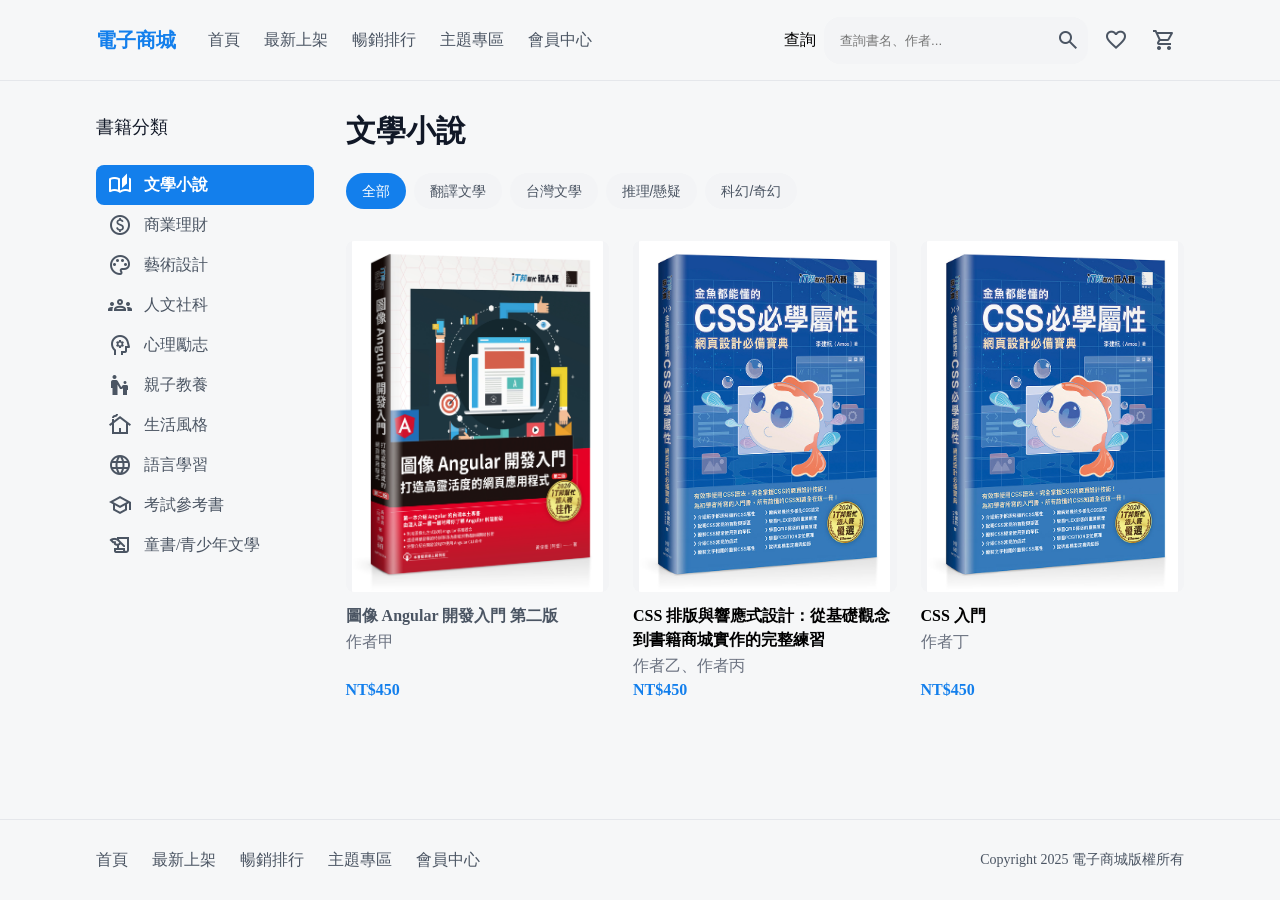
==== commit de6ece25: "feat(book): 書籍明細頁新增" ====
--- a/src/index.html
+++ b/src/index.html
@@ -119,7 +119,7 @@
               <div class="books">
                 <div>
                   <img src="./assets/images/angular.jpg" alt="圖像 Angular 開發入門第二版封面" />
-                  <h4>圖像 Angular 開發入門 第二版</h4>
+                  <h4><a href="./book.html" target="_blank">圖像 Angular 開發入門 第二版</a></h4>
                   <span>作者甲</span>
                   <span>NT$450</span>
                 </div>
--- a/src/style.min.css
+++ b/src/style.min.css
@@ -1 +1 @@
-:root{--search-bar-display: flex;--aside-display: block;--book-min-width: 256px;--container-padding-left: 2rem;--container-padding-right: 2rem;--nav-display: flex}@media(max-width: 1024px){:root{--search-bar-display: none;--aside-display: none;--book-min-width: 200px}}@media(max-width: 640px){:root{--container-padding-left: 1.5rem;--container-padding-right: 1.5rem;--nav-display: none}}section{display:flex;flex-direction:column;min-height:100vh}section>.main{flex-grow:1}.container{width:100%;max-width:90vw;box-sizing:border-box;margin:0px auto;padding-left:var(--container-padding-left);padding-right:var(--container-padding-right)}a{color:var(--text-color);text-decoration:none}a:hover{color:var(--primary-color)}a:focus-visible{outline:2px solid var(--primary-color);outline-offset:3px}header{border-bottom:solid 1px var(--border-color);background-color:var(--background-color);position:sticky;top:0;z-index:50}header .header-inner{min-height:4rem;height:auto;flex-wrap:wrap;gap:.5rem 1rem;padding-block:.5rem;display:flex;justify-content:space-between;align-items:center}header .header-inner .site-title{margin:0px;font-size:1.25rem;font-weight:700;line-height:1.75rem;color:#137fec}header .header-inner .header-brand,header .header-inner .header-actions{display:flex;align-items:center}header .header-inner .header-brand.header-brand,header .header-inner .header-actions.header-brand{min-width:0;flex-wrap:wrap;gap:.5rem 2rem}header .header-inner .header-brand.header-actions,header .header-inner .header-actions.header-actions{gap:.5rem}header .header-inner nav{display:var(--nav-display);flex-wrap:wrap;gap:1.5rem}header .header-inner label[for=book-search]{display:var(--search-bar-display)}header .header-inner div.search{display:var(--search-bar-display);align-items:stretch;gap:0}header .header-inner div.search input{border-top-left-radius:1rem;border-bottom-left-radius:1rem;width:200px;padding:1rem .5rem 1rem 1rem;border:none;background-color:var(--gray-color-100)}header .header-inner div.search button{border-top-right-radius:1rem;border-bottom-right-radius:1rem;padding:.5rem;border:none;background-color:var(--gray-color-100);cursor:pointer}header .header-inner .search input:focus-visible,header .header-inner button:focus-visible{outline:2px solid var(--primary-color);outline-offset:3px}header .header-inner button{background-color:rgba(0,0,0,0);padding:.5rem;border:none;cursor:pointer;color:var(--text-color);display:inline-flex;align-items:center;justify-content:center}header .material-symbols-outlined{font-size:1.5rem;line-height:1}.content-layout{display:flex;align-items:flex-start;gap:2rem;padding-block:2rem}.category-sidebar{display:var(--aside-display);width:20%;flex-shrink:0;position:sticky;top:6rem}.category-sidebar h2{margin:0;font-weight:500;font-size:1.125rem;line-height:1.75rem;color:var(--header-color)}.category-sidebar .category-nav{margin-block:1.5rem}.category-sidebar .category-nav a{display:flex;align-items:center;gap:.75rem;padding:.5rem .75rem;border-radius:.5rem;overflow-wrap:anywhere}.category-sidebar .category-nav a:hover{background-color:var(--gray-color-100);color:var(--primary-color)}.category-sidebar .category-nav a.active{background-color:var(--primary-color);color:#fff;font-weight:700}.category-sidebar .category-nav .material-symbols-outlined{flex-shrink:0;font-size:1.5rem;line-height:1}.book-main{flex:1 1 0%;min-width:0;overflow-wrap:anywhere}.book-main h1{margin:0 0 1.5rem;font-weight:600;font-size:1.875rem;line-height:2.25rem;color:var(--header-color)}.book-main .tag{display:flex;flex-wrap:wrap;gap:.5rem;margin-bottom:2rem}.book-main .tag button{padding:.5rem 1rem;border:0;border-radius:1.5rem;font-size:.875rem;font-weight:500;line-height:1.25rem;color:var(--text-color);background-color:var(--gray-color-100);cursor:pointer}.book-main .tag button:focus-visible{outline:2px solid var(--primary-color);outline-offset:3px}.book-main .tag button.selected{background-color:var(--primary-color);color:#fff}.book-main .books{display:grid;grid-template-columns:repeat(auto-fill, minmax(min(100%, var(--book-min-width)), 1fr));gap:2.5rem 1.5rem}.book-main .books>div{display:flex;flex-direction:column;gap:.25rem;min-width:0;overflow-wrap:anywhere}.book-main .books>div img{display:block;width:100%;border-radius:.5rem;aspect-ratio:3/4;-o-object-fit:contain;object-fit:contain;background:var(--gray-color-100)}.book-main .books>div h4{margin:.5rem 0 0;font-size:1rem;font-weight:600;line-height:1.5rem}.book-main .books>div span:first-of-type{color:var(--gray-color-500)}.book-main .books>div span:last-of-type{color:var(--primary-color);font-weight:700;margin-top:auto}.mobile-tools{display:none}@media(max-width: 1024px){.mobile-tools{display:grid;gap:.75rem;margin-bottom:1.5rem}.mobile-tools input{width:100%;min-width:0;box-sizing:border-box;padding:.75rem}.mobile-tools summary{cursor:pointer;padding-block:.5rem}.mobile-tools nav{display:grid;gap:.5rem}}.mobile-tools :focus-visible{outline:2px solid var(--primary-color);outline-offset:3px}footer{border-top:1px solid var(--border-color)}footer .footer-inner{display:flex;flex-wrap:wrap;justify-content:space-between;align-items:center;gap:1rem 1.5rem;padding-block:1rem}footer .footer-nav{display:var(--nav-display);flex-wrap:wrap;gap:.75rem 1.5rem}footer p{color:var(--text-color);font-size:.875rem;line-height:1.25rem}:root{--primary-color: #137fec;--background-color: #f6f7f8;--text-color: #4b5563;--border-color: #e5e7eb;--gray-color-100: #f3f4f6;--gray-color-500: #6b7280;--header-color: #111827}html,body{margin:0;padding:0}body{background-color:var(--background-color)}/*# sourceMappingURL=style.min.css.map */+:root{--search-bar-display: flex;--aside-display: block;--book-min-width: 256px;--container-padding-left: 2rem;--container-padding-right: 2rem;--nav-display: flex}@media(max-width: 1024px){:root{--search-bar-display: none;--aside-display: none;--book-min-width: 200px}}@media(max-width: 640px){:root{--container-padding-left: 1.5rem;--container-padding-right: 1.5rem;--nav-display: none}}section{display:flex;flex-direction:column;min-height:100vh}section>.main{flex-grow:1}.container{width:100%;max-width:90vw;box-sizing:border-box;margin:0px auto;padding-left:var(--container-padding-left);padding-right:var(--container-padding-right)}a{color:var(--text-color);text-decoration:none}a:hover{color:var(--primary-color)}a:focus-visible{outline:2px solid var(--primary-color);outline-offset:3px}header{border-bottom:solid 1px var(--border-color);background-color:var(--background-color);position:sticky;top:0;z-index:50}header .header-inner{min-height:4rem;height:auto;flex-wrap:wrap;gap:.5rem 1rem;padding-block:.5rem;display:flex;justify-content:space-between;align-items:center}header .header-inner .site-title{margin:0px;font-size:1.25rem;font-weight:700;line-height:1.75rem;color:#137fec}header .header-inner .header-brand,header .header-inner .header-actions{display:flex;align-items:center}header .header-inner .header-brand.header-brand,header .header-inner .header-actions.header-brand{min-width:0;flex-wrap:wrap;gap:.5rem 2rem}header .header-inner .header-brand.header-actions,header .header-inner .header-actions.header-actions{gap:.5rem}header .header-inner nav{display:var(--nav-display);flex-wrap:wrap;gap:1.5rem}header .header-inner label[for=book-search]{display:var(--search-bar-display)}header .header-inner div.search{display:var(--search-bar-display);align-items:stretch;gap:0}header .header-inner div.search input{border-top-left-radius:1rem;border-bottom-left-radius:1rem;width:200px;padding:1rem .5rem 1rem 1rem;border:none;background-color:var(--gray-color-100)}header .header-inner div.search button{border-top-right-radius:1rem;border-bottom-right-radius:1rem;padding:.5rem;border:none;cursor:pointer;background-color:var(--gray-color-100)}header .header-inner .search input:focus-visible,header .header-inner button:focus-visible{outline:2px solid var(--primary-color);outline-offset:3px}header .header-inner button{background-color:rgba(0,0,0,0);padding:.5rem;border:none;cursor:pointer;color:var(--text-color);display:inline-flex;align-items:center;justify-content:center}header .material-symbols-outlined{font-size:1.5rem;line-height:1}.content-layout{display:flex;align-items:flex-start;gap:2rem;padding-block:2rem}.category-sidebar{display:var(--aside-display);width:20%;flex-shrink:0;position:sticky;top:6rem}.category-sidebar h2{margin:0;font-size:1.125rem;font-weight:500;line-height:1.75rem;color:var(--header-color)}.category-sidebar .category-nav{margin-block:1.5rem}.category-sidebar .category-nav a{display:flex;align-items:center;gap:.75rem;padding:.5rem .75rem;border-radius:.5rem;overflow-wrap:anywhere}.category-sidebar .category-nav a:hover{background-color:var(--gray-color-100);color:var(--primary-color)}.category-sidebar .category-nav a.active{background-color:var(--primary-color);color:#fff;font-weight:700}.category-sidebar .category-nav .material-symbols-outlined{flex-shrink:0;font-size:1.5rem;line-height:1}.book-main{flex:1 1 0%;min-width:0;overflow-wrap:anywhere}.book-main h1{margin:0 0 1.5rem;font-size:1.875rem;font-weight:600;line-height:2.25rem;color:var(--header-color)}.book-main .tag{display:flex;flex-wrap:wrap;gap:.5rem;margin-bottom:2rem}.book-main .tag button{padding:.5rem 1rem;border:0;border-radius:1.5rem;font-size:.875rem;font-weight:500;line-height:1.25rem;color:var(--text-color);background-color:var(--gray-color-100);cursor:pointer}.book-main .tag button:focus-visible{outline:2px solid var(--primary-color);outline-offset:3px}.book-main .tag button.selected{background-color:var(--primary-color);color:#fff}.book-main .books{display:grid;grid-template-columns:repeat(auto-fill, minmax(min(100%, var(--book-min-width)), 1fr));gap:2.5rem 1.5rem}.book-main .books>div{display:flex;flex-direction:column;gap:.25rem;min-width:0;overflow-wrap:anywhere}.book-main .books>div img{display:block;width:100%;border-radius:.5rem;aspect-ratio:3/4;-o-object-fit:contain;object-fit:contain;background:var(--gray-color-100)}.book-main .books>div h4{margin:.5rem 0 0;font-size:1rem;font-weight:600;line-height:1.5rem}.book-main .books>div h4 a:hover{color:var(--primary-color)}.book-main .books>div h4 a:focus-visible{outline:2px solid var(--primary-color);outline-offset:3px}.book-main .books>div span:first-of-type{color:var(--gray-color-500)}.book-main .books>div span:last-of-type{color:var(--primary-color);font-weight:700;margin-top:auto}.mobile-tools{display:none}@media(max-width: 1024px){.mobile-tools{display:grid;gap:.75rem;margin-bottom:1.5rem}.mobile-tools input{width:100%;min-width:0;box-sizing:border-box;padding:.75rem}.mobile-tools summary{cursor:pointer;padding-block:.5rem}.mobile-tools nav{display:grid;gap:.5rem}}.mobile-tools :focus-visible{outline:2px solid var(--primary-color);outline-offset:3px}footer{border-top:1px solid var(--border-color)}footer .footer-inner{display:flex;flex-wrap:wrap;justify-content:space-between;align-items:center;gap:1rem 1.5rem;padding-block:1rem}footer .footer-nav{display:var(--nav-display);flex-wrap:wrap;gap:.75rem 1.5rem}footer p{color:var(--text-color);font-size:.875rem;font-weight:400;line-height:1.25rem}:root{--primary-color: #137fec;--background-color: #f6f7f8;--text-color: #4b5563;--border-color: #e5e7eb;--gray-color-100: #f3f4f6;--gray-color-500: #6b7280;--header-color: #111827}html,body{margin:0;padding:0}body{background-color:var(--background-color)}/*# sourceMappingURL=style.min.css.map */
